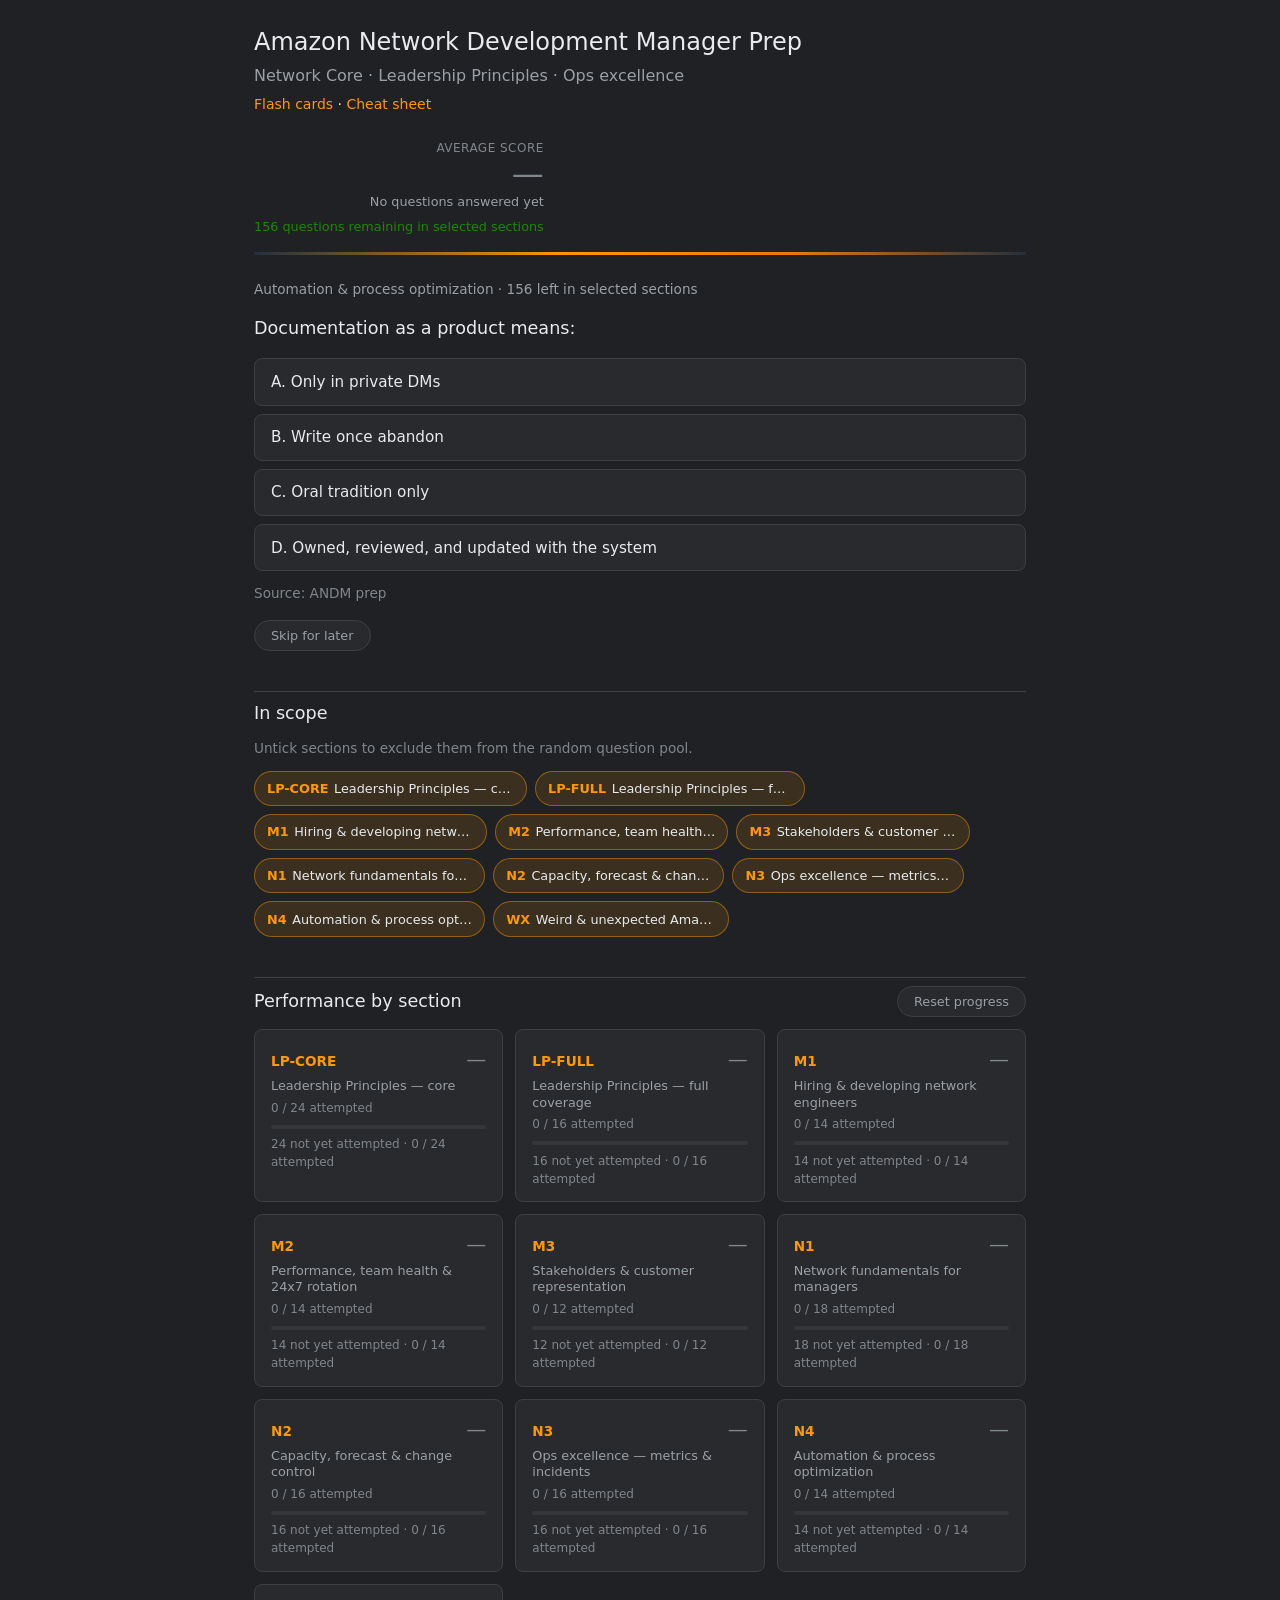
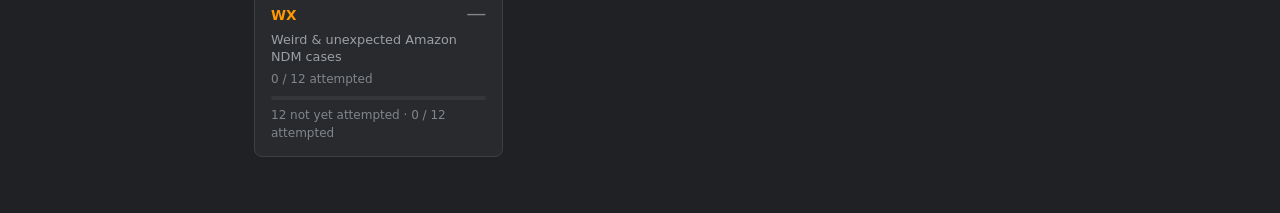
==== index.html @ e282eafd "Initial ANDM study tool for Amazon Network Development Manager. Clone GSRE quiz/cards shell with Ama" ====
<!DOCTYPE html>
<html lang="en">
<head>
  <meta charset="UTF-8">
  <meta name="viewport" content="width=device-width, initial-scale=1.0">
  <meta name="color-scheme" content="dark">
  <meta name="theme-color" content="#232f3e">
  <title>ANDM Interview Quiz</title>
  <link rel="stylesheet" href="quiz/css/quiz.css?v=andm-1">
</head>
<body class="dark">
  <header>
    <div class="header-top">
      <div>
        <h1>Amazon Network Development Manager Prep</h1>
        <p class="subtitle">Network Core · Leadership Principles · Ops excellence</p>
        <p class="resource-links">
          <a href="cards/">Flash cards</a>
          <span aria-hidden="true"> · </span>
          <a href="cheat-sheet.html" target="_blank" rel="noopener">Cheat sheet</a>
        </p>
      </div>
      <div id="score-bar" class="score-bar">
        <span class="score-label">Average score</span>
        <span id="avg-score" class="avg-score">—</span>
        <span id="score-detail" class="score-detail">No questions answered yet</span>
        <span id="pool-remaining" class="pool-remaining">—</span>
      </div>
    </div>
  </header>

  <main>
    <section id="quiz-area" class="quiz-area">
      <p id="quiz-meta" class="meta"></p>
      <div id="question-text" class="question"></div>
      <div id="options" class="options"></div>
      <div id="video-link" class="video-link"></div>
      <div id="explanation" class="explanation hidden"></div>
      <div class="quiz-actions">
        <button id="skip-btn" type="button" class="btn-secondary">Skip for later</button>
        <button id="next-btn" type="button" class="btn-primary hidden">Next question</button>
      </div>
    </section>

    <section id="module-filters" class="module-filters">
      <h2>In scope</h2>
      <p class="hint">Untick sections to exclude them from the random question pool.</p>
      <div id="module-chips" class="module-chips"></div>
    </section>

    <section id="section-stats" class="section-stats">
      <div class="section-stats-header">
        <h2>Performance by section</h2>
        <button id="reset-progress-btn" type="button" class="btn-secondary">Reset progress</button>
      </div>
      <div id="stats-grid" class="stats-grid"></div>
    </section>
  </main>

  <script id="quiz-loader" src="quiz/js/loader.js?v=andm-1"></script>
  <script src="quiz/js/storage.js?v=andm-1"></script>
  <script src="quiz/js/engine.js?v=andm-1"></script>
  <script src="quiz/js/format.js?v=andm-1"></script>
  <script src="quiz/js/ui.js?v=andm-1"></script>
  <script src="quiz/js/app.js?v=andm-1"></script>
</body>
</html>
---- quiz/css/quiz.css ----
:root {
  color-scheme: dark;

  /* Amazon-neutral accents */
  --google-blue: #ff9900;
  --amazon-orange: #ff9900;
  --google-red: #d13212;
  --google-yellow: #ff9900;
  --google-green: #1e8900;

  /* Dark surfaces */
  --bg: #202124;
  --surface: #292a2d;
  --surface-raised: #35363a;
  --border: #3c4043;
  --border-hover: #5f6368;

  /* Text */
  --text: #e8eaed;
  --text-secondary: #9aa0a6;
  --text-muted: #80868b;

  /* Accents — dark-mode tuned */
  --accent: #ff9900;
  --accent-strong: #e47911;
  --accent-hover: #ffb84d;
  --accent-bg: rgba(255, 153, 0, 0.12);
  --accent-border: rgba(255, 153, 0, 0.45);

  --success-bg: rgba(52, 168, 83, 0.15);
  --success-border: #34a853;
  --success-text: #81c995;

  --error-bg: rgba(234, 67, 53, 0.15);
  --error-border: #ea4335;
  --error-text: #f28b82;

  --warning: #fdd663;
  --radius: 8px;
  --shadow: 0 1px 3px rgba(0, 0, 0, 0.4), 0 4px 12px rgba(0, 0, 0, 0.25);
}

* { box-sizing: border-box; }

html {
  scroll-behavior: auto;
}

body {
  font-family: 'Amazon Ember', 'Helvetica Neue', system-ui, -apple-system, sans-serif;
  max-width: 820px;
  margin: 0 auto;
  padding: 1.5rem;
  background: var(--bg);
  color: var(--text);
  line-height: 1.5;
  min-height: 100vh;
  overflow-y: auto;
}

main,
.quiz-area {
  overflow: visible;
  max-height: none;
}

header {
  margin-bottom: 1.5rem;
  padding-bottom: 1rem;
  border-bottom: 3px solid transparent;
  border-image: linear-gradient(
    to right,
    #232f3e 0%,
    #ff9900 40%,
    #e47911 70%,
    #232f3e 100%
  ) 1;
}

.header-top {
  display: flex;
  align-items: flex-start;
  justify-content: space-between;
  gap: 1.5rem;
  flex-wrap: wrap;
}

header h1 {
  font-size: 1.5rem;
  margin: 0;
  font-weight: 500;
  color: var(--text);
}

.subtitle { color: var(--text-secondary); margin: 0.25rem 0 0; }

.resource-links {
  margin: 0.35rem 0 0;
  font-size: 0.875rem;
}

.resource-links a {
  color: var(--google-blue);
  text-decoration: none;
}

.resource-links a:hover { text-decoration: underline; }

.score-bar {
  text-align: right;
  min-width: 140px;
}

.score-label {
  display: block;
  font-size: 0.75rem;
  color: var(--text-muted);
  text-transform: uppercase;
  letter-spacing: 0.04em;
}

.avg-score {
  display: block;
  font-size: 2rem;
  font-weight: 500;
  line-height: 1.1;
  color: var(--text-muted);
}

.avg-score.has-score { color: var(--google-blue); }

.score-detail {
  display: block;
  font-size: 0.8rem;
  color: var(--text-secondary);
}

.hidden { display: none !important; }

.pool-remaining {
  display: block;
  margin-top: 0.35rem;
  font-size: 0.8rem;
  font-weight: 500;
  color: var(--google-green);
}

.section-stats-header {
  display: flex;
  flex-wrap: wrap;
  align-items: center;
  justify-content: space-between;
  gap: 0.75rem;
  margin-bottom: 0.75rem;
}

.section-stats-header h2 { margin: 0; }

.btn-secondary {
  padding: 0.45rem 1rem;
  border-radius: 20px;
  border: 1px solid var(--border);
  cursor: pointer;
  font-size: 0.8rem;
  font-family: inherit;
  font-weight: 500;
  background: var(--surface);
  color: var(--text-secondary);
  transition: background 0.15s, border-color 0.15s;
}

.btn-secondary:hover {
  background: var(--surface-raised);
  border-color: var(--text-muted);
  color: var(--text);
}

h2 {
  font-size: 1.1rem;
  margin: 0 0 0.75rem;
  font-weight: 500;
  color: var(--text);
}

.hint { font-size: 0.85rem; color: var(--text-muted); margin: 0 0 0.75rem; }

a {
  color: var(--accent);
  text-decoration: none;
}

a:hover { color: var(--accent-hover); text-decoration: underline; }

.quiz-area {
  margin-bottom: 2.5rem;
}

.meta { font-size: 0.85rem; color: var(--text-secondary); }

.question {
  font-size: 1.1rem;
  margin: 1rem 0;
  font-weight: 400;
  color: var(--text);
}

.question-prose {
  margin: 0 0 0.85rem;
  line-height: 1.55;
}

.question-prose:last-child {
  margin-bottom: 0;
}

.code-block {
  margin: 0.75rem 0 1rem;
  padding: 0.85rem 1rem;
  border-radius: var(--radius);
  background: #16181c;
  border: 1px solid var(--border);
  overflow-x: auto;
  -webkit-overflow-scrolling: touch;
  max-width: 100%;
  font-family: ui-monospace, 'SF Mono', Menlo, Consolas, 'Liberation Mono', monospace;
  font-size: 0.8rem;
  line-height: 1.5;
  color: #e8eaed;
  tab-size: 4;
  white-space: pre;
  word-break: normal;
}

.code-block code {
  display: block;
  background: none;
  border: none;
  padding: 0;
  color: inherit;
  font-size: inherit;
  white-space: pre;
}

.tok-keyword { color: #c792ea; }
.tok-builtin { color: #82aaff; }
.tok-fn { color: #ffcb6b; }
.tok-string { color: #c3e88d; }
.tok-comment { color: #676e95; font-style: italic; }
.tok-number { color: #f78c6c; }

.explanation .code-block {
  margin-top: 0.65rem;
  font-size: 0.78rem;
}

.explanation .question-prose {
  margin-top: 0.5rem;
}

.options { display: flex; flex-direction: column; gap: 0.5rem; }

.option-btn {
  text-align: left;
  padding: 0.85rem 1rem;
  border: 1px solid var(--border);
  border-radius: var(--radius);
  background: var(--surface);
  color: var(--text);
  cursor: pointer;
  font-size: 0.95rem;
  font-family: inherit;
  transition: background 0.15s, border-color 0.15s;
}

.option-btn:hover:not(:disabled) {
  background: var(--accent-bg);
  border-color: var(--google-blue);
}

.option-btn:disabled { cursor: default; opacity: 0.9; }

.btn-primary {
  margin-top: 0;
  padding: 0.6rem 1.25rem;
  border-radius: 20px;
  border: none;
  cursor: pointer;
  font-size: 0.9rem;
  font-family: inherit;
  font-weight: 500;
  background: var(--google-blue);
  color: #fff;
  transition: background 0.15s;
}

.btn-primary:hover {
  background: #5a95f5;
  box-shadow: 0 1px 4px rgba(66, 133, 244, 0.45);
}

.quiz-actions {
  display: flex;
  flex-wrap: wrap;
  gap: 0.75rem;
  align-items: center;
  margin-top: 1rem;
}

.quiz-actions .btn-secondary {
  margin: 0;
}

.explanation {
  margin-top: 1rem;
  padding: 1rem;
  border-radius: var(--radius);
  background: var(--success-bg);
  border-left: 4px solid var(--success-border);
  color: var(--success-text);
}

.explanation strong { color: var(--google-green); }

.explanation.incorrect {
  background: var(--error-bg);
  border-color: var(--error-border);
  color: var(--error-text);
}

.explanation.incorrect strong { color: var(--google-red); }

.video-link { margin-top: 0.75rem; font-size: 0.85rem; }
.source-ref { color: var(--text-muted); font-size: 0.85rem; }

.module-filters {
  margin-bottom: 2.5rem;
  padding-top: 0.5rem;
  border-top: 1px solid var(--border);
}

.module-chips {
  display: flex;
  flex-wrap: wrap;
  gap: 0.5rem;
}

.module-chip {
  display: inline-flex;
  align-items: center;
  gap: 0.35rem;
  padding: 0.45rem 0.75rem;
  border: 1px solid var(--border);
  border-radius: 20px;
  background: var(--surface);
  color: var(--text-secondary);
  cursor: pointer;
  font-size: 0.8rem;
  transition: background 0.15s, border-color 0.15s, color 0.15s;
  user-select: none;
}

.module-chip input {
  position: absolute;
  opacity: 0;
  width: 0;
  height: 0;
}

.module-chip.active {
  background: var(--accent-bg);
  border-color: var(--accent-border);
  color: var(--text);
}

.module-chip:hover {
  border-color: var(--border-hover);
}

.chip-id {
  font-weight: 600;
  color: var(--accent);
}

.module-chip:not(.active) .chip-id { color: var(--text-muted); }

.chip-title { max-width: 180px; white-space: nowrap; overflow: hidden; text-overflow: ellipsis; }

.section-stats {
  padding-top: 0.5rem;
  border-top: 1px solid var(--border);
  padding-bottom: 2rem;
}

.stats-grid {
  display: grid;
  grid-template-columns: repeat(auto-fill, minmax(220px, 1fr));
  gap: 0.75rem;
}

.stat-card {
  padding: 0.85rem 1rem;
  border: 1px solid var(--border);
  border-radius: var(--radius);
  background: var(--surface);
}

.stat-card.inactive { opacity: 0.55; }

.stat-header {
  display: flex;
  justify-content: space-between;
  align-items: baseline;
  gap: 0.5rem;
}

.stat-id {
  font-weight: 600;
  font-size: 0.85rem;
  color: var(--accent);
}

.stat-pct {
  font-size: 1.25rem;
  font-weight: 500;
  color: var(--text-muted);
}

.stat-card.has-data .stat-pct { color: var(--google-blue); }

.stat-title {
  margin: 0.25rem 0 0.25rem;
  font-size: 0.8rem;
  color: var(--text-secondary);
  line-height: 1.3;
}

.stat-attempts {
  margin: 0 0 0.5rem;
  font-size: 0.75rem;
  font-weight: 500;
  color: var(--text-muted);
}

.stat-bar {
  height: 4px;
  background: var(--surface-raised);
  border-radius: 2px;
  overflow: hidden;
}

.stat-bar-fill {
  height: 100%;
  background: var(--google-blue);
  border-radius: 2px;
  transition: width 0.3s ease;
}

.stat-card.has-data .stat-bar-fill {
  background: linear-gradient(to right, var(--google-blue), var(--google-green));
}

.stat-detail {
  margin: 0.4rem 0 0;
  font-size: 0.75rem;
  color: var(--text-muted);
}

code {
  background: var(--surface-raised);
  color: var(--google-yellow);
  padding: 0.15rem 0.4rem;
  border-radius: 4px;
  font-size: 0.85rem;
  border: 1px solid var(--border);
}

@media (max-width: 560px) {
  .header-top { flex-direction: column; }
  .score-bar { text-align: left; }
  .chip-title { max-width: 120px; }
}
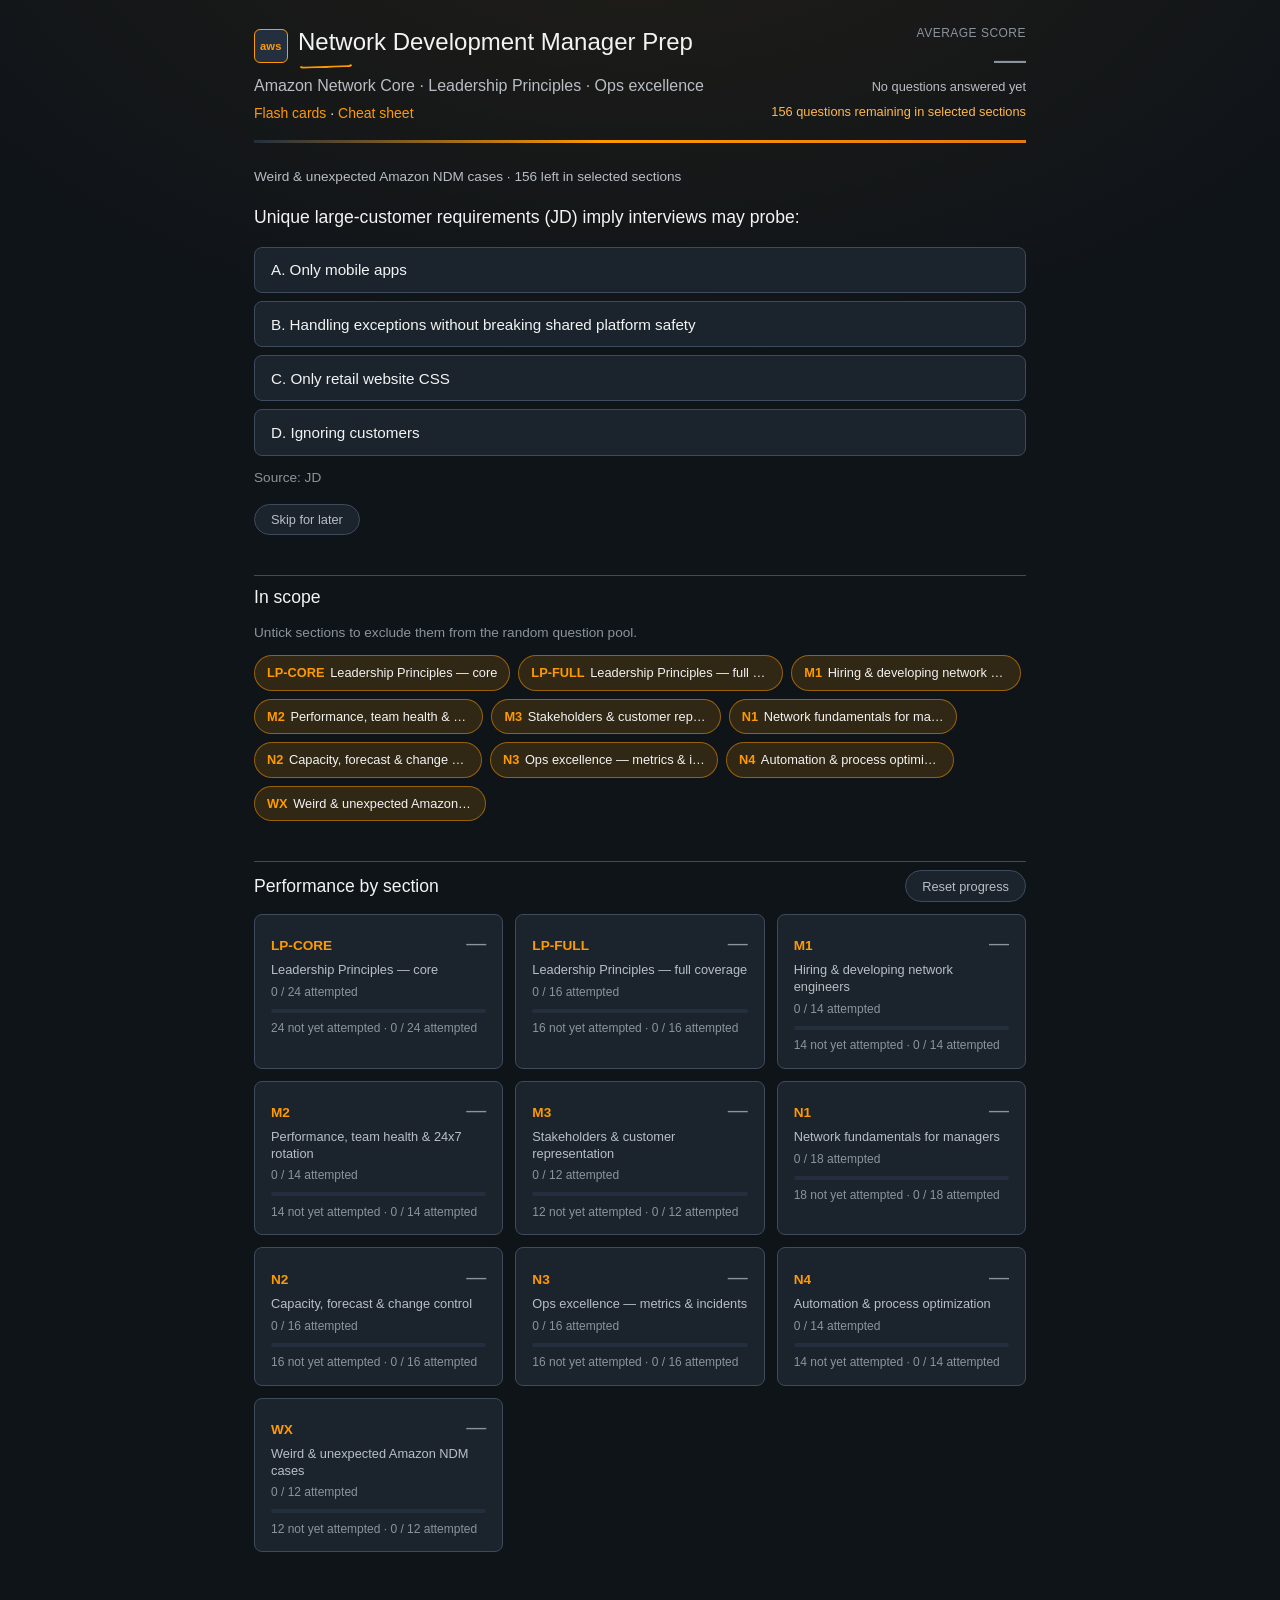
==== commit 57237d21: "Rebrand to Amazon Squid Ink theme and publish at amazon-ndm URL. Rename Pages site path and apply or" ====
--- a/index.html
+++ b/index.html
@@ -5,15 +5,21 @@
   <meta name="viewport" content="width=device-width, initial-scale=1.0">
   <meta name="color-scheme" content="dark">
   <meta name="theme-color" content="#232f3e">
-  <title>ANDM Interview Quiz</title>
-  <link rel="stylesheet" href="quiz/css/quiz.css?v=andm-1">
+  <title>Amazon NDM Interview Quiz</title>
+  <link rel="stylesheet" href="quiz/css/quiz.css?v=amazon-2">
 </head>
 <body class="dark">
   <header>
     <div class="header-top">
       <div>
-        <h1>Amazon Network Development Manager Prep</h1>
-        <p class="subtitle">Network Core · Leadership Principles · Ops excellence</p>
+        <div class="brand-row">
+          <span class="brand-mark" aria-hidden="true">aws</span>
+          <div>
+            <h1>Network Development Manager Prep</h1>
+            <span class="brand-smile" aria-hidden="true"></span>
+          </div>
+        </div>
+        <p class="subtitle">Amazon Network Core · Leadership Principles · Ops excellence</p>
         <p class="resource-links">
           <a href="cards/">Flash cards</a>
           <span aria-hidden="true"> · </span>
@@ -57,11 +63,11 @@
     </section>
   </main>
 
-  <script id="quiz-loader" src="quiz/js/loader.js?v=andm-1"></script>
-  <script src="quiz/js/storage.js?v=andm-1"></script>
-  <script src="quiz/js/engine.js?v=andm-1"></script>
-  <script src="quiz/js/format.js?v=andm-1"></script>
-  <script src="quiz/js/ui.js?v=andm-1"></script>
-  <script src="quiz/js/app.js?v=andm-1"></script>
+  <script id="quiz-loader" src="quiz/js/loader.js?v=amazon-2"></script>
+  <script src="quiz/js/storage.js?v=amazon-2"></script>
+  <script src="quiz/js/engine.js?v=amazon-2"></script>
+  <script src="quiz/js/format.js?v=amazon-2"></script>
+  <script src="quiz/js/ui.js?v=amazon-2"></script>
+  <script src="quiz/js/app.js?v=amazon-2"></script>
 </body>
 </html>
--- a/quiz/css/quiz.css
+++ b/quiz/css/quiz.css
@@ -1,43 +1,50 @@
 :root {
   color-scheme: dark;
 
-  /* Amazon-neutral accents */
-  --google-blue: #ff9900;
+  /* Amazon brand */
   --amazon-orange: #ff9900;
-  --google-red: #d13212;
-  --google-yellow: #ff9900;
-  --google-green: #1e8900;
-
-  /* Dark surfaces */
-  --bg: #202124;
-  --surface: #292a2d;
-  --surface-raised: #35363a;
-  --border: #3c4043;
-  --border-hover: #5f6368;
+  --amazon-orange-dark: #e47911;
+  --amazon-orange-light: #ffb84d;
+  --squid-ink: #232f3e;
+  --squid-ink-deep: #131a22;
+  --amazon-teal: #00a8e1;
+
+  /* Keep legacy aliases used in markup/CSS */
+  --google-blue: var(--amazon-orange);
+  --google-red: #ff5252;
+  --google-yellow: var(--amazon-orange);
+  --google-green: #7ccd7c;
+
+  /* Dark surfaces — Squid Ink family */
+  --bg: #0f1419;
+  --surface: #1b242d;
+  --surface-raised: #232f3e;
+  --border: #3d4b5c;
+  --border-hover: #5a6b7d;
 
   /* Text */
-  --text: #e8eaed;
-  --text-secondary: #9aa0a6;
-  --text-muted: #80868b;
-
-  /* Accents — dark-mode tuned */
-  --accent: #ff9900;
-  --accent-strong: #e47911;
-  --accent-hover: #ffb84d;
-  --accent-bg: rgba(255, 153, 0, 0.12);
-  --accent-border: rgba(255, 153, 0, 0.45);
-
-  --success-bg: rgba(52, 168, 83, 0.15);
-  --success-border: #34a853;
-  --success-text: #81c995;
-
-  --error-bg: rgba(234, 67, 53, 0.15);
-  --error-border: #ea4335;
-  --error-text: #f28b82;
-
-  --warning: #fdd663;
+  --text: #f2f3f3;
+  --text-secondary: #b8bec4;
+  --text-muted: #8b939c;
+
+  /* Accents */
+  --accent: var(--amazon-orange);
+  --accent-strong: var(--amazon-orange-dark);
+  --accent-hover: var(--amazon-orange-light);
+  --accent-bg: rgba(255, 153, 0, 0.14);
+  --accent-border: rgba(255, 153, 0, 0.5);
+
+  --success-bg: rgba(124, 205, 124, 0.12);
+  --success-border: #7ccd7c;
+  --success-text: #a8e6a8;
+
+  --error-bg: rgba(255, 82, 82, 0.12);
+  --error-border: #ff5252;
+  --error-text: #ff8a80;
+
+  --warning: #ffb84d;
   --radius: 8px;
-  --shadow: 0 1px 3px rgba(0, 0, 0, 0.4), 0 4px 12px rgba(0, 0, 0, 0.25);
+  --shadow: 0 1px 3px rgba(0, 0, 0, 0.5), 0 4px 16px rgba(0, 0, 0, 0.35);
 }
 
 * { box-sizing: border-box; }
@@ -47,11 +54,13 @@
 }
 
 body {
-  font-family: 'Amazon Ember', 'Helvetica Neue', system-ui, -apple-system, sans-serif;
+  font-family: 'Amazon Ember', 'Helvetica Neue', Arial, system-ui, -apple-system, sans-serif;
   max-width: 820px;
   margin: 0 auto;
   padding: 1.5rem;
-  background: var(--bg);
+  background:
+    radial-gradient(ellipse 120% 60% at 50% -10%, rgba(255, 153, 0, 0.08), transparent 55%),
+    var(--bg);
   color: var(--text);
   line-height: 1.5;
   min-height: 100vh;
@@ -70,10 +79,9 @@
   border-bottom: 3px solid transparent;
   border-image: linear-gradient(
     to right,
-    #232f3e 0%,
-    #ff9900 40%,
-    #e47911 70%,
-    #232f3e 100%
+    var(--squid-ink) 0%,
+    var(--amazon-orange) 45%,
+    var(--amazon-orange-dark) 100%
   ) 1;
 }
 
@@ -287,15 +295,16 @@
   cursor: pointer;
   font-size: 0.9rem;
   font-family: inherit;
-  font-weight: 500;
-  background: var(--google-blue);
-  color: #fff;
-  transition: background 0.15s;
+  font-weight: 600;
+  background: var(--amazon-orange);
+  color: #131a22;
+  transition: background 0.15s, color 0.15s;
 }
 
 .btn-primary:hover {
-  background: #5a95f5;
-  box-shadow: 0 1px 4px rgba(66, 133, 244, 0.45);
+  background: var(--amazon-orange-light);
+  color: #131a22;
+  box-shadow: 0 1px 6px rgba(255, 153, 0, 0.45);
 }
 
 .quiz-actions {
@@ -456,7 +465,7 @@
 }
 
 .stat-card.has-data .stat-bar-fill {
-  background: linear-gradient(to right, var(--google-blue), var(--google-green));
+  background: linear-gradient(to right, var(--amazon-orange), var(--amazon-orange-dark));
 }
 
 .stat-detail {
@@ -479,3 +488,52 @@
   .score-bar { text-align: left; }
   .chip-title { max-width: 120px; }
 }
+
+
+/* Amazon brand chrome */
+.brand-row {
+  display: flex;
+  align-items: center;
+  gap: 0.65rem;
+  margin-bottom: 0.35rem;
+}
+
+.brand-mark {
+  display: inline-flex;
+  align-items: center;
+  justify-content: center;
+  width: 2.1rem;
+  height: 2.1rem;
+  border-radius: 6px;
+  background: var(--squid-ink);
+  border: 1px solid var(--amazon-orange);
+  color: var(--amazon-orange);
+  font-weight: 800;
+  font-size: 0.7rem;
+  letter-spacing: 0.02em;
+  flex-shrink: 0;
+}
+
+.brand-smile {
+  display: block;
+  width: 3.5rem;
+  height: 0.35rem;
+  margin-top: 0.15rem;
+  border-radius: 0 0 1rem 1rem;
+  border-bottom: 2.5px solid var(--amazon-orange);
+  border-left: 2px solid transparent;
+  border-right: 2px solid transparent;
+  transform: rotate(-2deg);
+}
+
+header h1 {
+  color: var(--text);
+}
+
+.resource-links a {
+  color: var(--amazon-orange);
+}
+
+.pool-remaining {
+  color: var(--amazon-orange-light);
+}
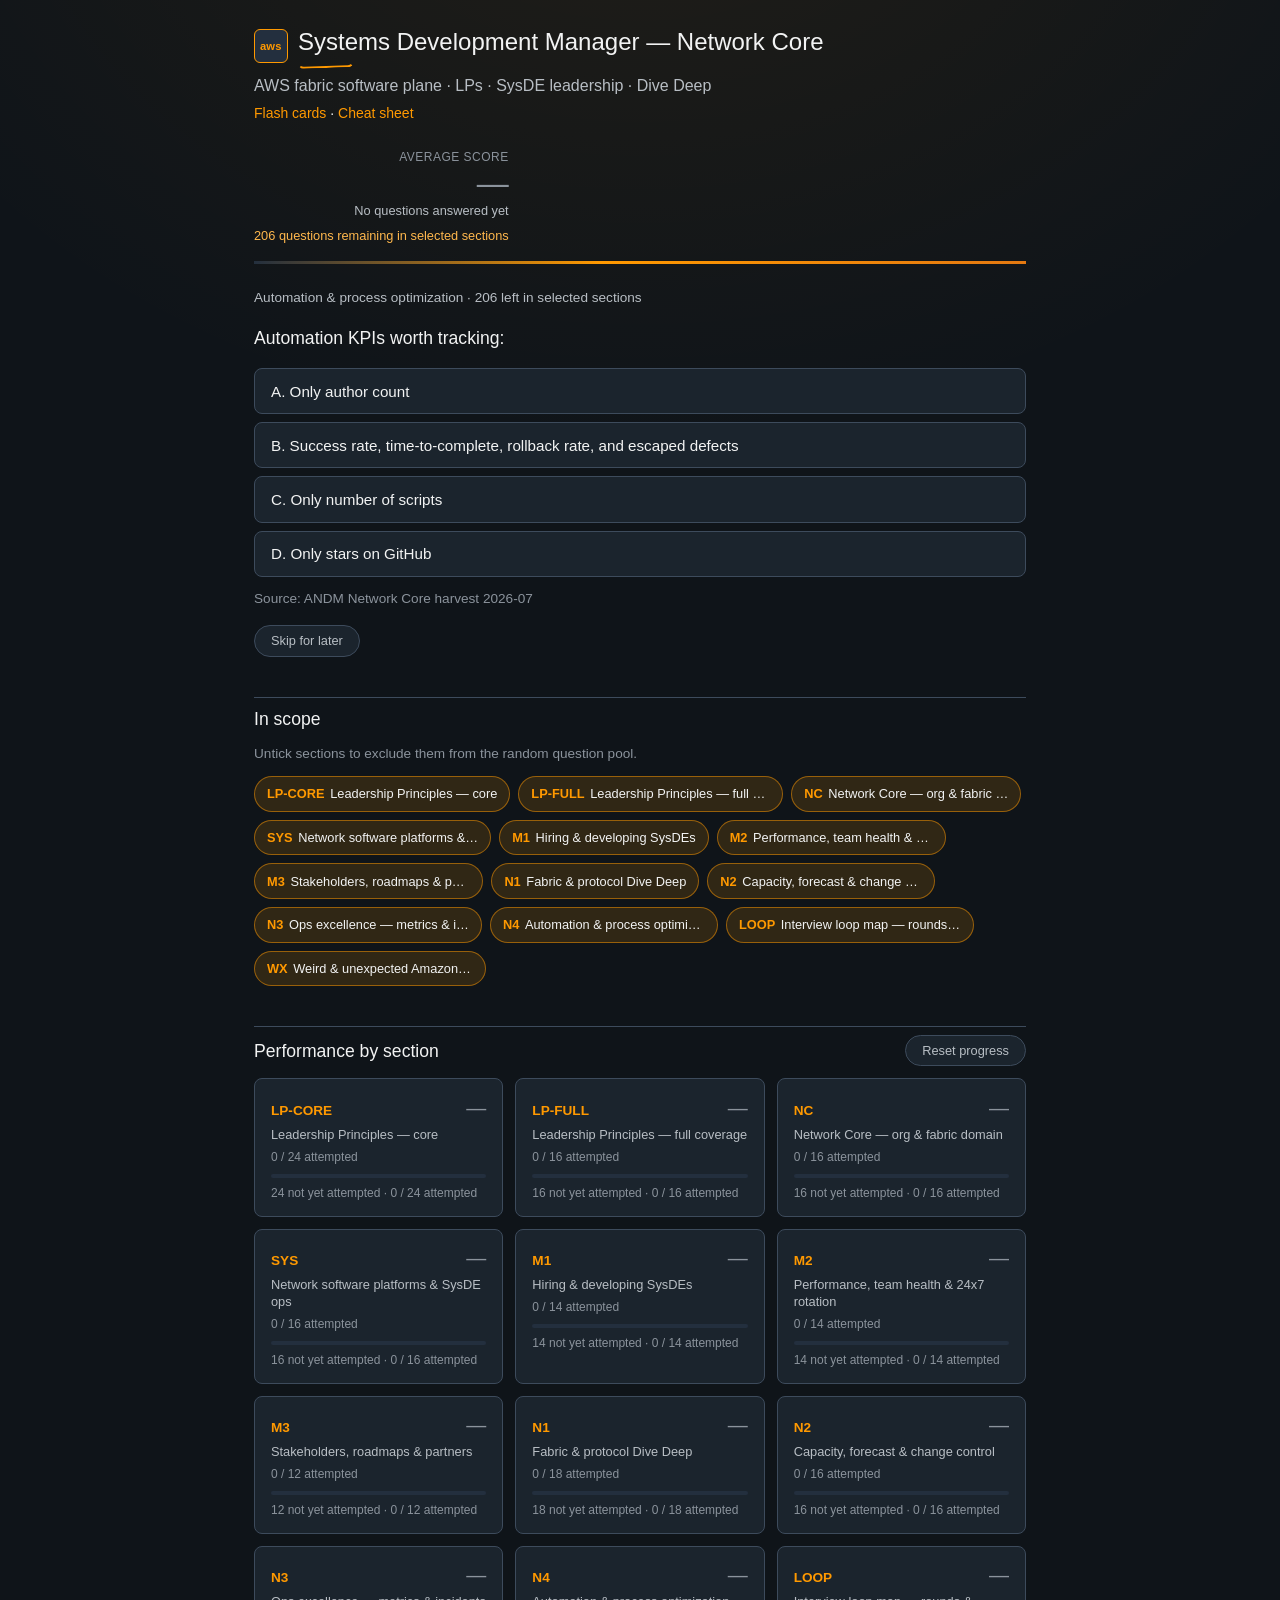
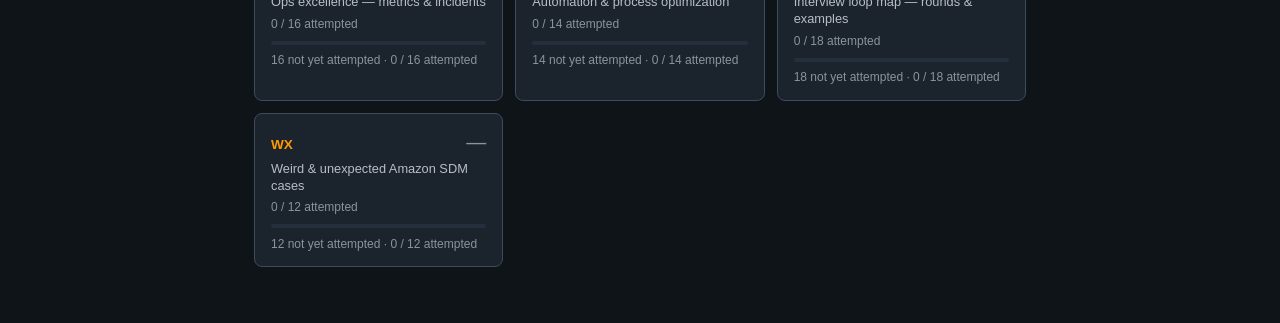
==== commit a16e45fa: "Strengthen Network Core banks for SDM loop prep. Add NC/SYS/LOOP modules, rewrite shallow network MC" ====
--- a/index.html
+++ b/index.html
@@ -15,11 +15,11 @@
         <div class="brand-row">
           <span class="brand-mark" aria-hidden="true">aws</span>
           <div>
-            <h1>Network Development Manager Prep</h1>
+            <h1>Systems Development Manager — Network Core</h1>
             <span class="brand-smile" aria-hidden="true"></span>
           </div>
         </div>
-        <p class="subtitle">Amazon Network Core · Leadership Principles · Ops excellence</p>
+        <p class="subtitle">AWS fabric software plane · LPs · SysDE leadership · Dive Deep</p>
         <p class="resource-links">
           <a href="cards/">Flash cards</a>
           <span aria-hidden="true"> · </span>
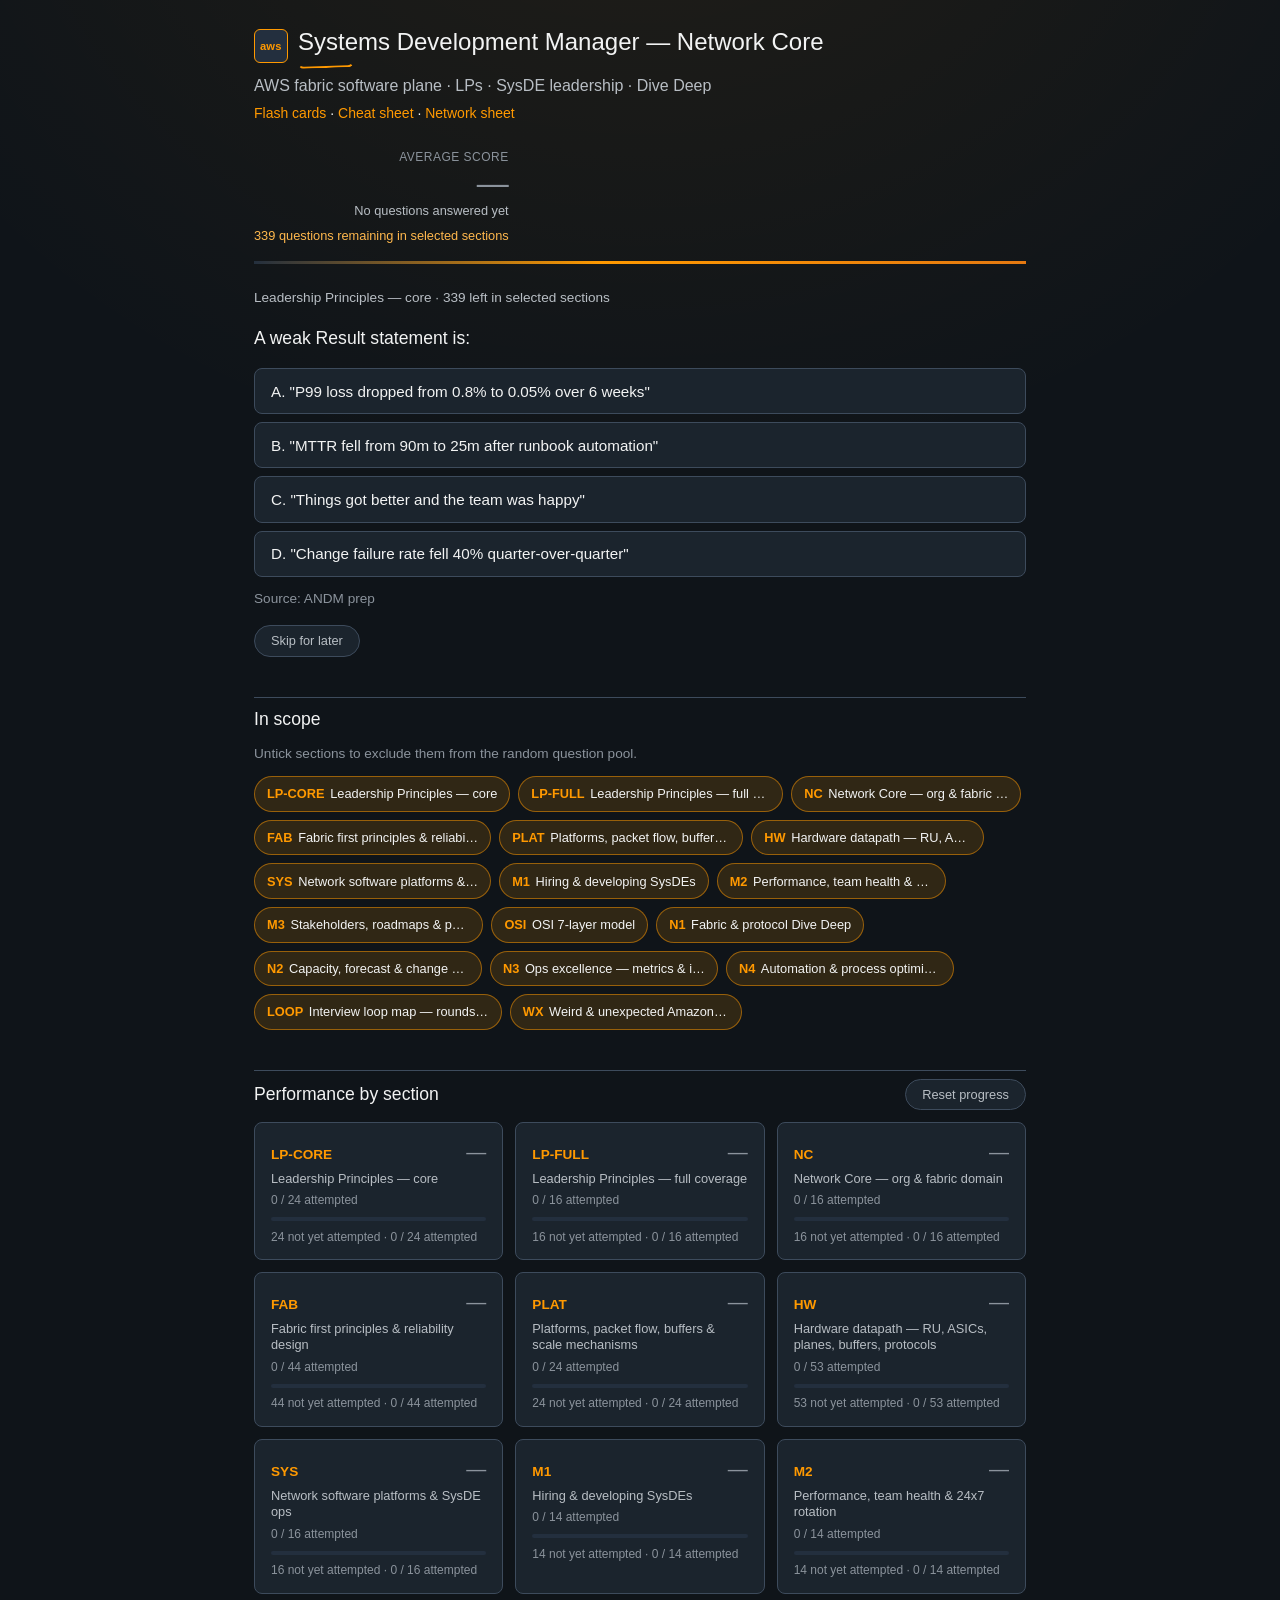
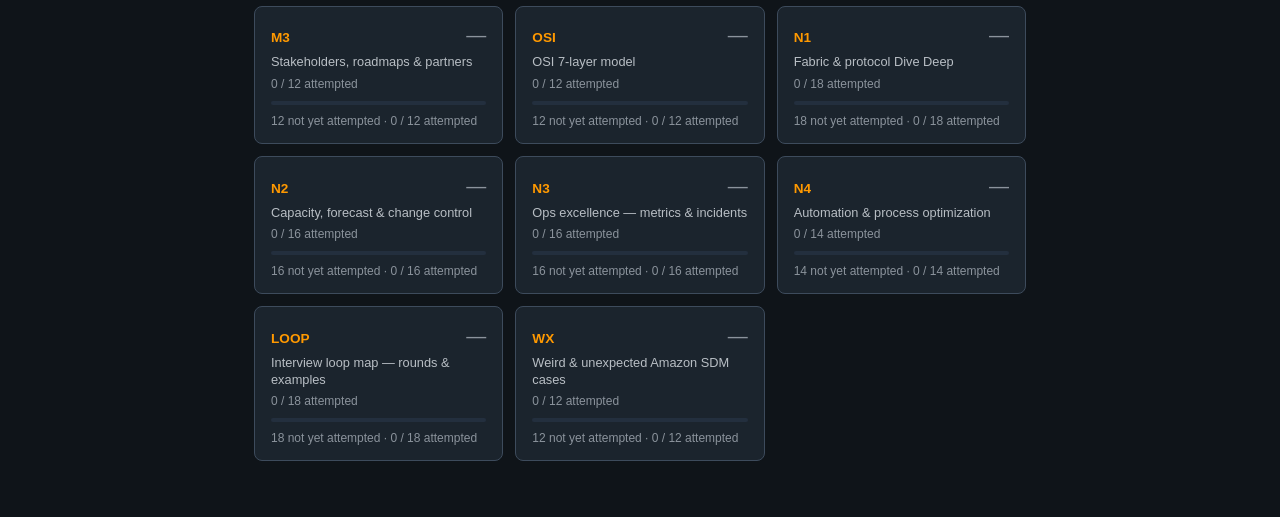
==== commit b6db26e0: "Add printable network cheat sheet for fabric Dive Deep prep. Cover OSI, life of a packet, planes/tab" ====
--- a/index.html
+++ b/index.html
@@ -24,6 +24,8 @@
           <a href="cards/">Flash cards</a>
           <span aria-hidden="true"> · </span>
           <a href="cheat-sheet.html" target="_blank" rel="noopener">Cheat sheet</a>
+          <span aria-hidden="true"> · </span>
+          <a href="network-cheat-sheet.html" target="_blank" rel="noopener">Network sheet</a>
         </p>
       </div>
       <div id="score-bar" class="score-bar">
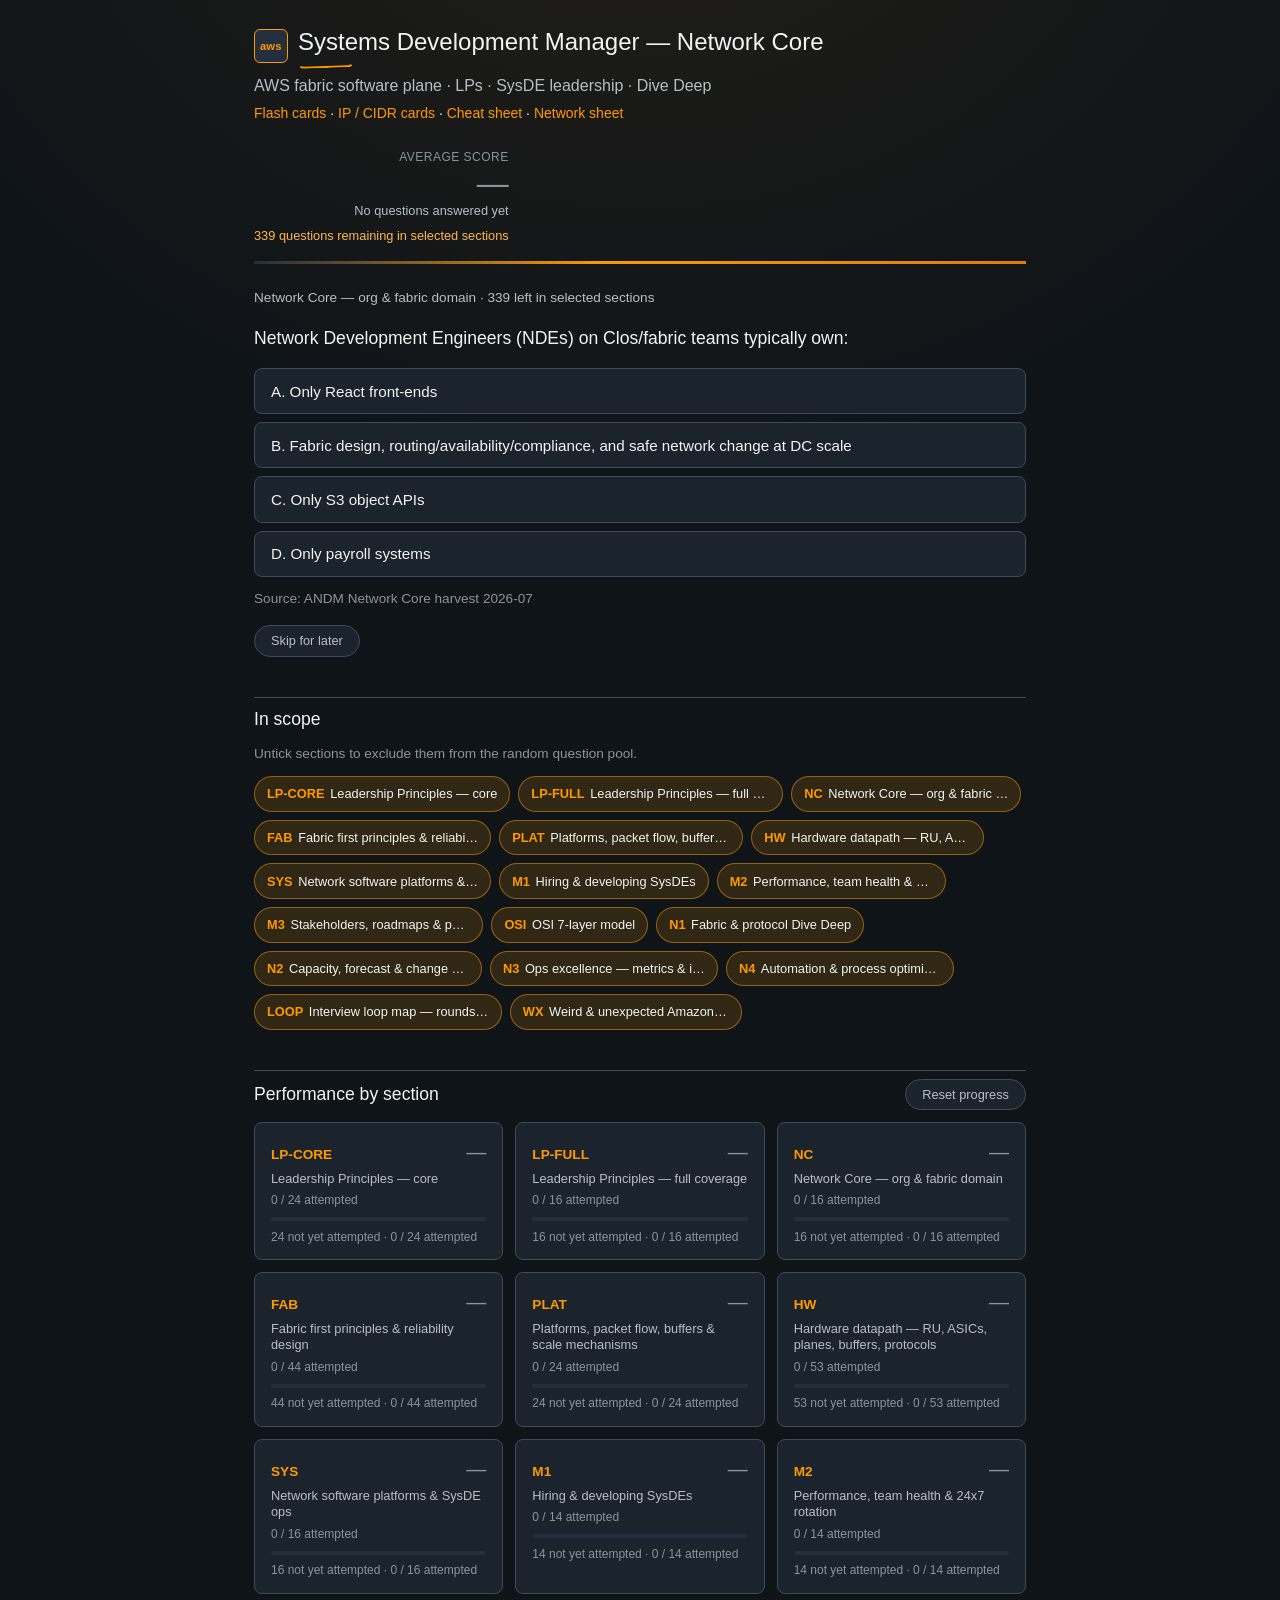
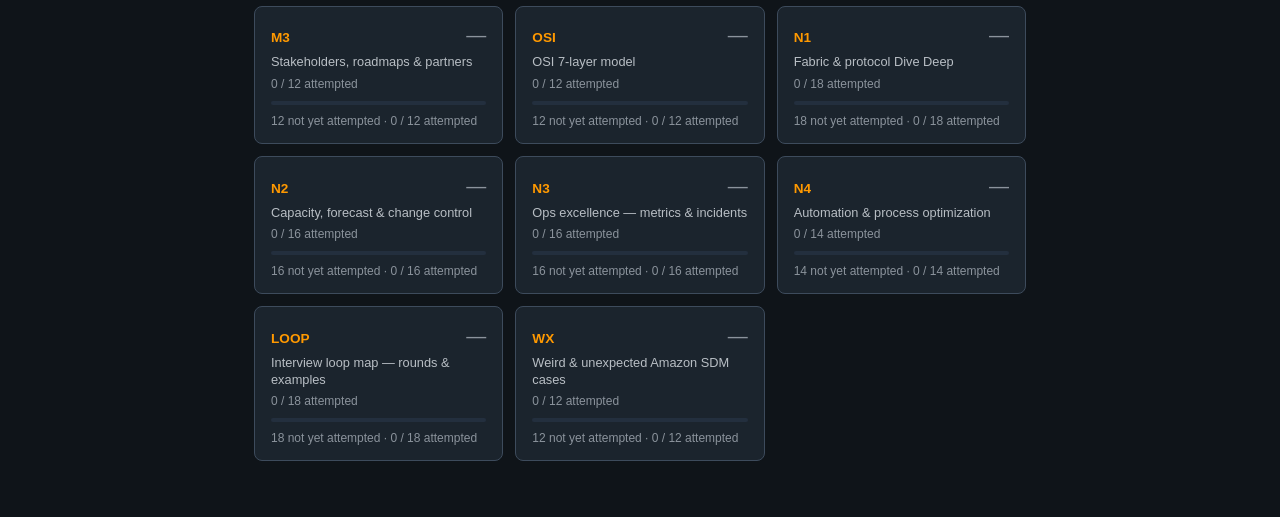
==== commit d33a23f5: "Add dedicated IP/CIDR flash-card deck with ?deck=ip-cidr link. Separate progress storage per deck; l" ====
--- a/index.html
+++ b/index.html
@@ -22,6 +22,8 @@
         <p class="subtitle">AWS fabric software plane · LPs · SysDE leadership · Dive Deep</p>
         <p class="resource-links">
           <a href="cards/">Flash cards</a>
+          <span aria-hidden="true"> · </span>
+          <a href="cards/?deck=ip-cidr">IP / CIDR cards</a>
           <span aria-hidden="true"> · </span>
           <a href="cheat-sheet.html" target="_blank" rel="noopener">Cheat sheet</a>
           <span aria-hidden="true"> · </span>
